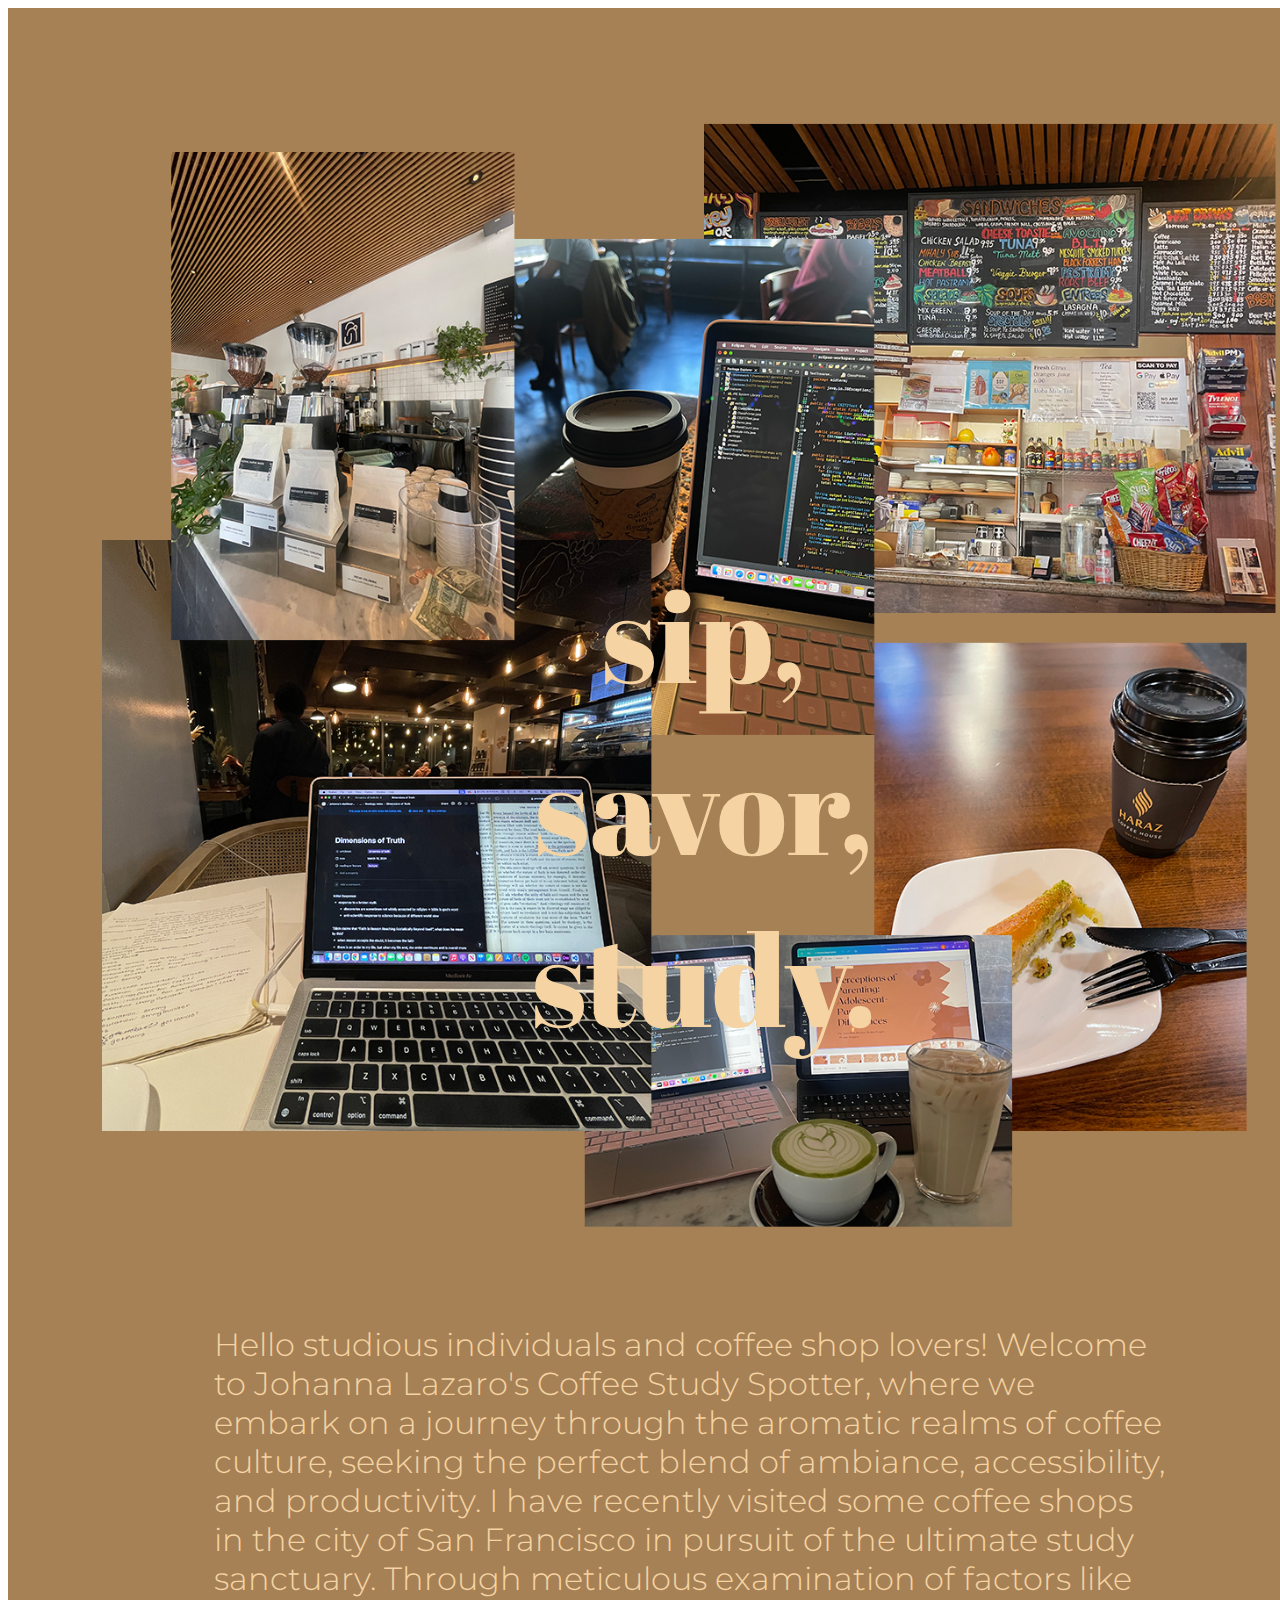
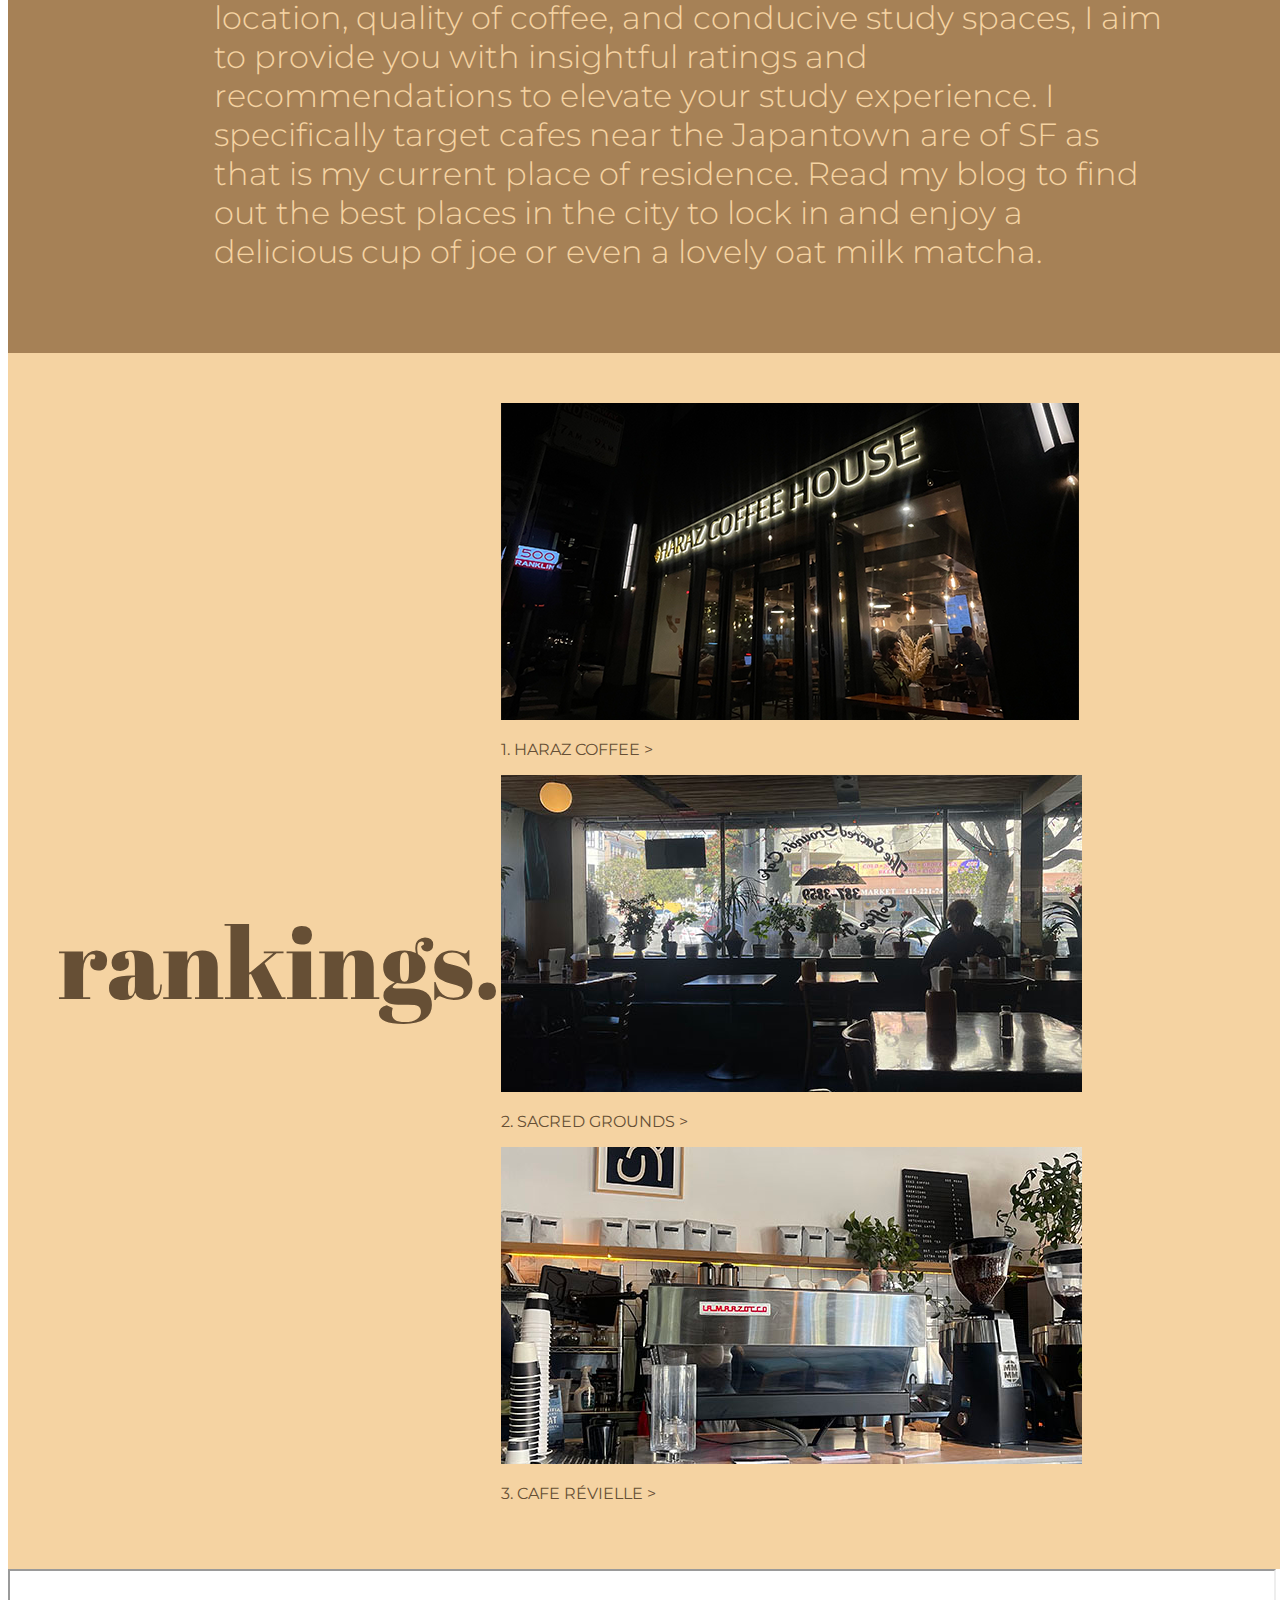
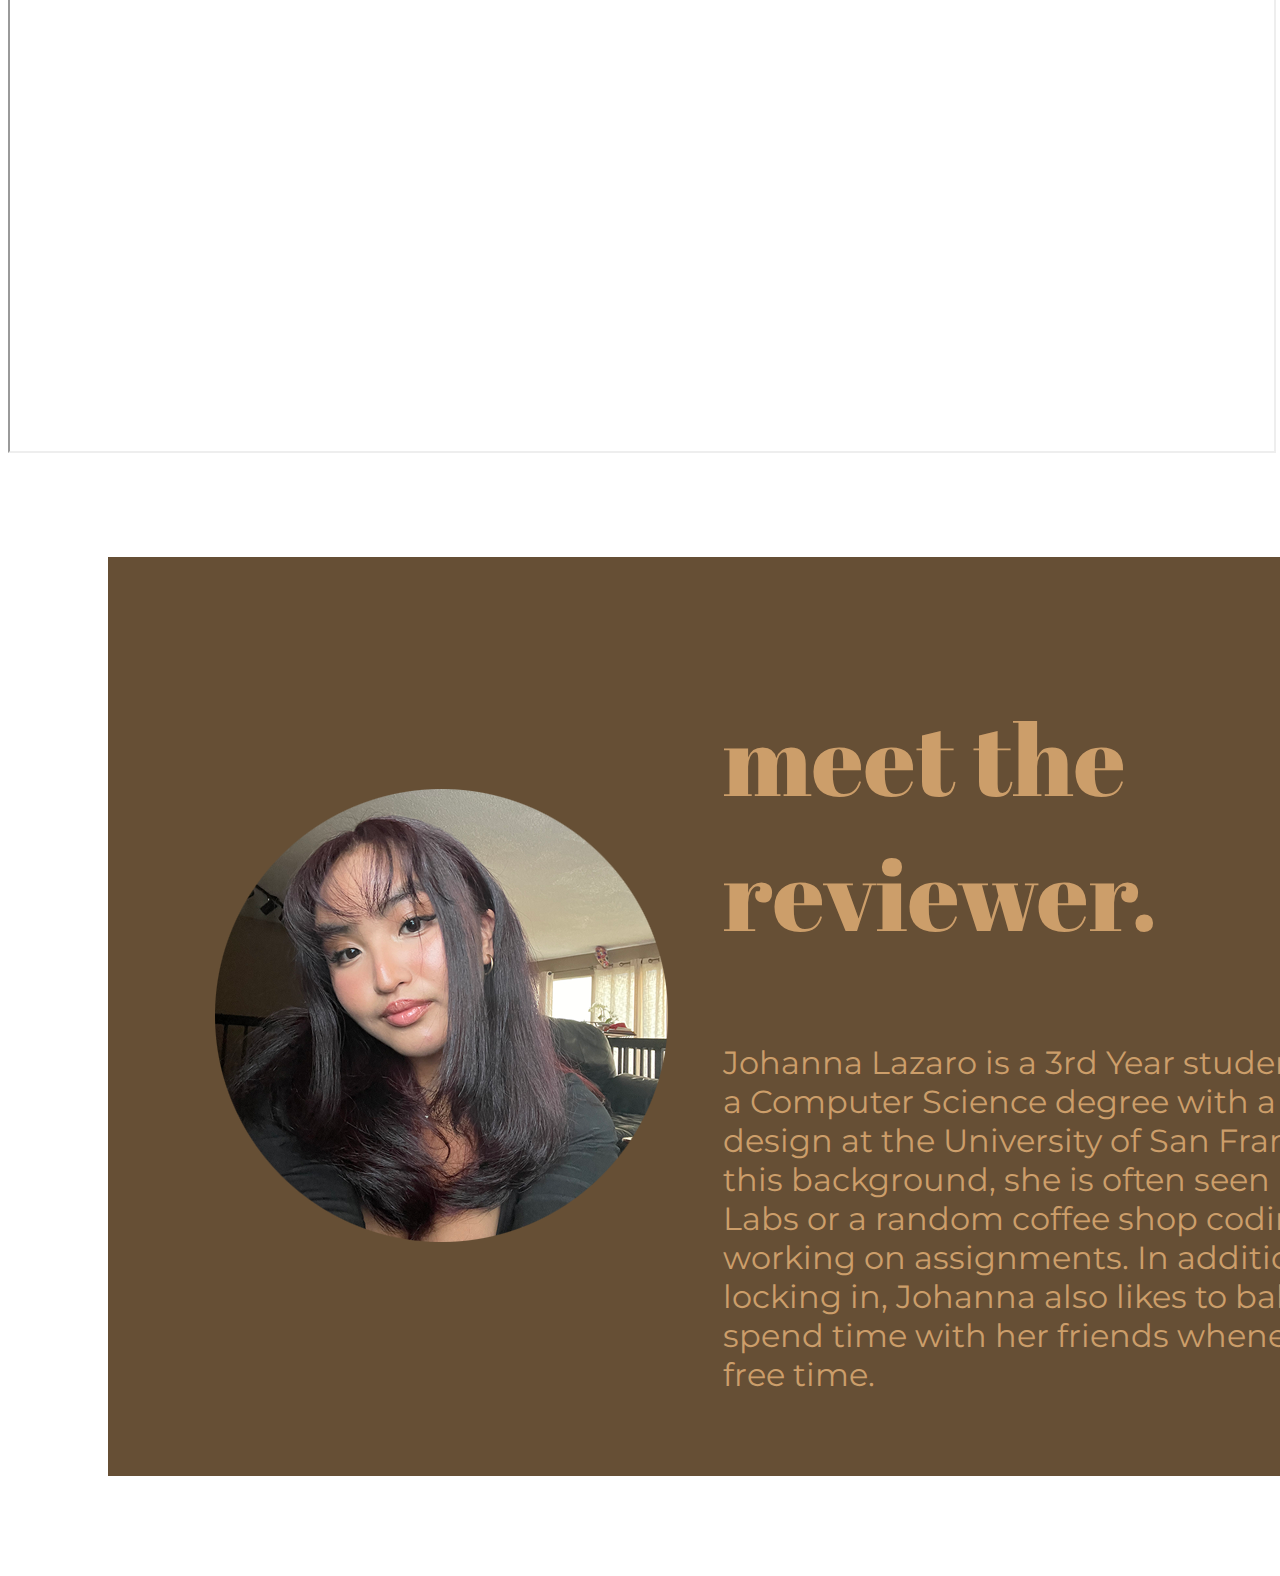
==== index.html @ 755ed854 "initial commit" ====
<!doctype html>

<html lang="en">

<head>
    <meta charset="UTF-8">
    <title>Johanna's Cafe Study Spots</title>
    <link rel="preconnect" href="https://fonts.googleapis.com">
    <link rel="preconnect" href="https://fonts.gstatic.com" crossorigin>
    <link href="https://fonts.googleapis.com/css2?family=Abril+Fatface&display=swap" rel="stylesheet">
    <link href="https://fonts.googleapis.com/css2?family=Abril+Fatface&family=Montserrat:ital,wght@0,100..900;1,100..900&display=swap" rel="stylesheet">
    <link href="css/index.css" rel="stylesheet" type="text/css">
</head>

<body>
    <div class="main">
        <img src="img/cover.png" alt="collection of pictures at the cafes">
        <h1>sip, <br/> savor, <br/> study.</h1>
        <p>Hello studious individuals and coffee shop lovers! Welcome to Johanna Lazaro's Coffee Study Spotter, where we embark on a journey through the aromatic realms of coffee culture, seeking the perfect blend of ambiance, accessibility, and productivity. I have recently visited some coffee shops in the city of San Francisco in pursuit of the ultimate study sanctuary. Through meticulous examination of factors like location, quality of coffee, and conducive study spaces, I aim to provide you with insightful ratings and recommendations to elevate your study experience. I specifically target cafes near the Japantown are of SF as that is my current place of residence. Read my blog to find out the best places in the city to lock in and enjoy a delicious cup of joe or even a lovely oat milk matcha.</p>
    </div>

    <div class="rankings">
        <h2>rankings.</h2>
        <nav>
            <img src="blog_1/img/outside2.png" alt="outside of Haraz Coffee" id="img1">
            <a href="blog_1/blog_1.html">
                <p>1. HARAZ COFFEE ></p>
            </a>
            <img src="blog_2/img/tables2.jpg" alt="tables at Sacred Grounds" id="img2">
            <a href="blog_2/blog_2.html">
                <p>2. SACRED GROUNDS ></p>
            </a>
            <img src="blog_3/img/coffeebar2.jpg" alt="coffee bar at cafe révielle" id="img3">
            <a href="blog_3/blog_3.html">
                <p>3. CAFE RÉVIELLE ></p>
            </a>
        </nav>
    </div>

    <div class="map">
        <iframe src="https://www.google.com/maps/d/embed?mid=1ivvmMQaEV7ztrLGMrOZhunuzgcVp0sM&ehbc=2E312F&noprof=1" width="640" height="480"></iframe>
    </div>

    <div class="aboutMe">
        <img src="img/johannaIcon.png" alt="Johanna Lazaro, the reviewer">
        <div id="description"> 
            <h2>meet the reviewer.</h2>
            <p>Johanna Lazaro is a 3rd Year student pursuing a Computer Science degree with a minor in design at the University of San Francisco. With this background, she is often seen in the CS Labs or a random coffee shop coding and working on assignments. In addition to locking in, Johanna also likes to bake and spend time with her friends whenever she has free time.</p>
        </div>
    </div>
</body>                
</html>
---- css/index.css ----
.main img {
    width: 100%;
}

h1 {
    font-family: "Abril Fatface", serif;
    font-weight: 400;
    font-style: normal;
    color: #F5D3A2;
    font-size: 128px;
    position: absolute;
    top: 80%;
    left: 55%;
    text-align: center;
    transform: translate(-50%, -50%);

}

.main {
    background-color: #A68156;
    margin: 0px;
    padding: 50px;
    width: 100%;
}

.main p {
    color: #F5D3A2;
    font-family: "Montserrat", sans-serif;
    font-optical-sizing: auto;
    font-weight: 300;
    font-style: normal;
    font-size: 32px;

    padding-left: 156px;
    padding-right: 156px;
}

.rankings {
    background-color: #F5D3A2;
    padding: 50px;
    width: 100%;

    display: flex;
    justify-content: flex-start; /* Align items at the start of the container */
    align-items: center;
}

#img1 {
    margin-left: auto;
}

.rankings h2 {
    font-family: "Abril Fatface", serif;
    font-weight: 400;
    font-style: normal;
    color: #664F35;
    font-size: 100px;
}

.rankings a {
    color: #664F35;
    font-family: "Montserrat", sans-serif;
    font-optical-sizing: auto;
    font-weight: 400;
    font-style: normal;
    text-decoration: none;
}

.rankings a:hover {
    text-decoration: underline;
}

.map iframe {
    width: 100%;
}

.aboutMe {
    background-color: #664F35;
    padding: 50px;
    width: 100%;

    margin: 100px;
    padding: 50px 100px 50px;
    display: flex;
    flex-direction: row;
    justify-content: space-evenly;
    position: relative;
    flex-wrap: nowrap;
    align-items: center;
    overflow-wrap: break-word;
    gap: 50px;
}

.aboutMe h2 {
    font-family: "Abril Fatface", serif;
    font-weight: 400;
    font-style: normal;
    color: #CC9E6A;
    font-size: 100px;
}

.aboutMe p {
    color: #CC9E6A;
    font-family: "Montserrat", sans-serif;
    font-optical-sizing: auto;
    font-weight: 400;
    font-style: normal;
    font-size: 32px;
}
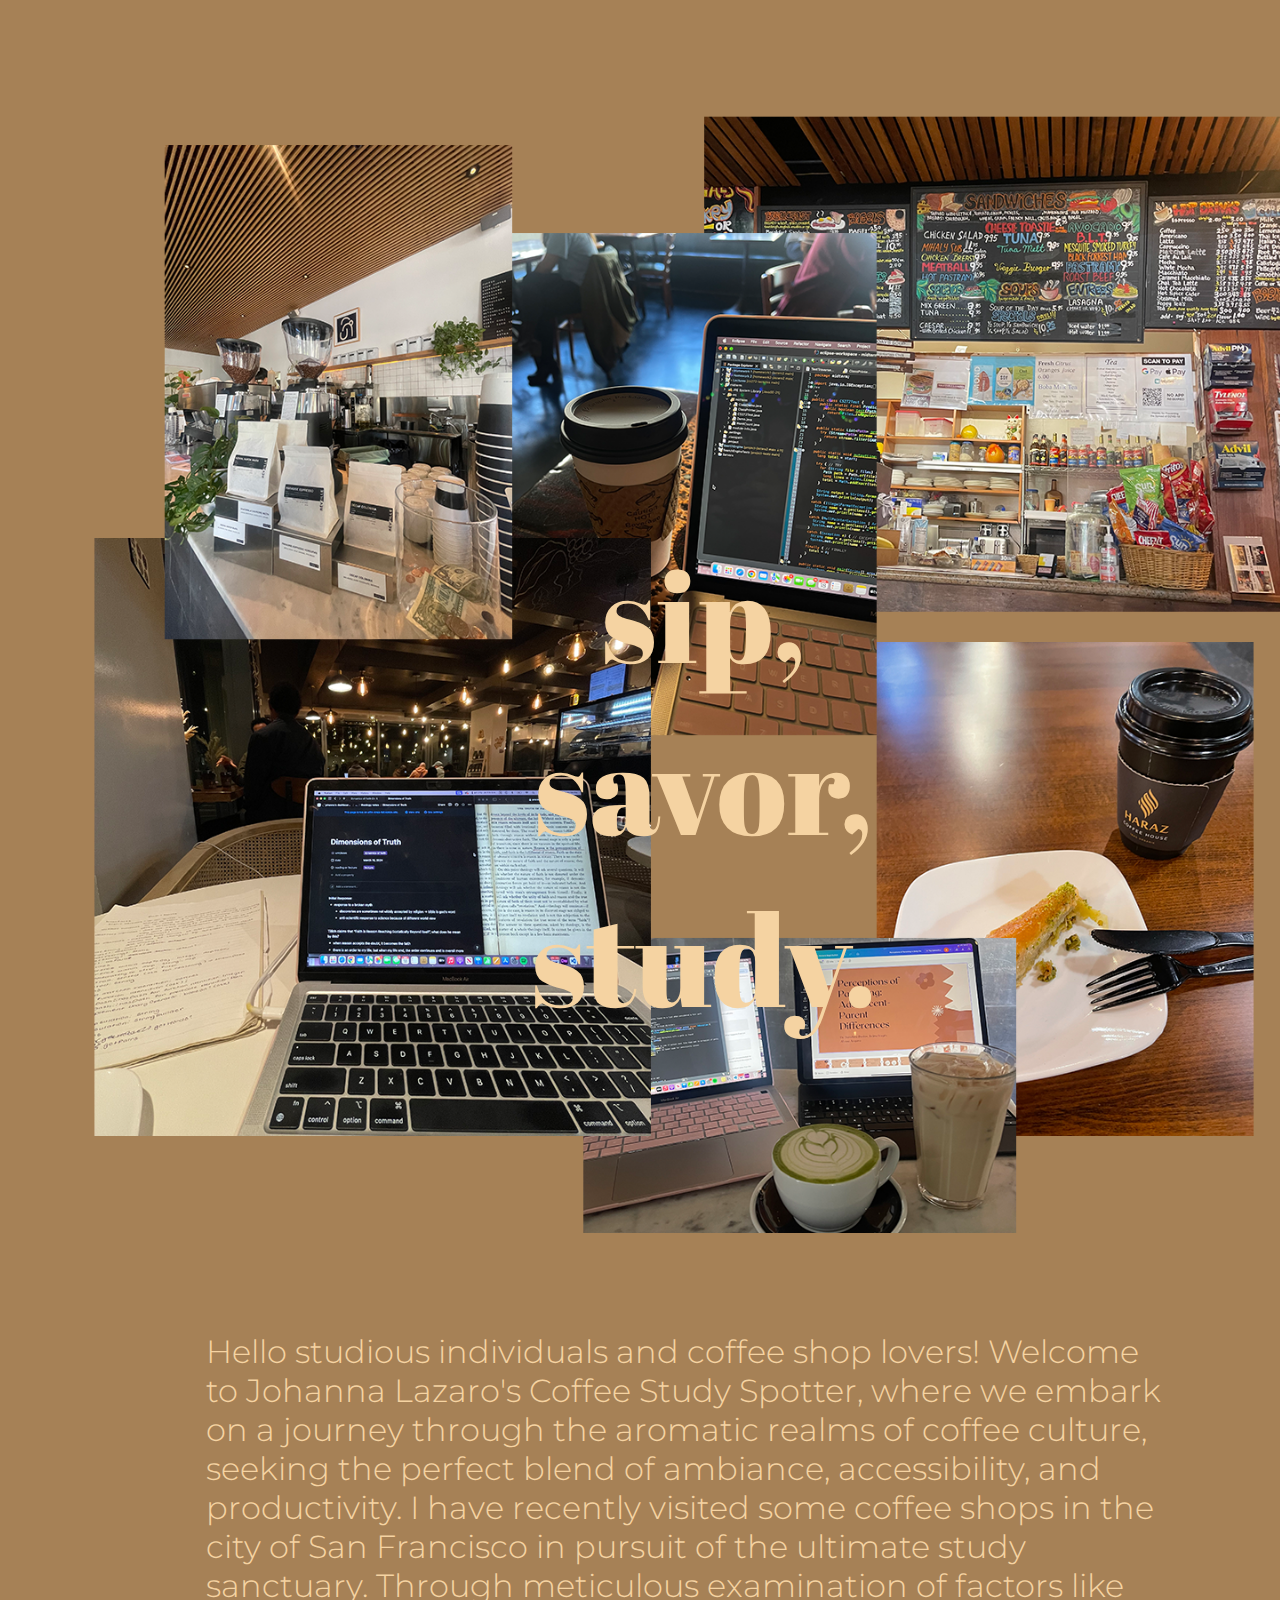
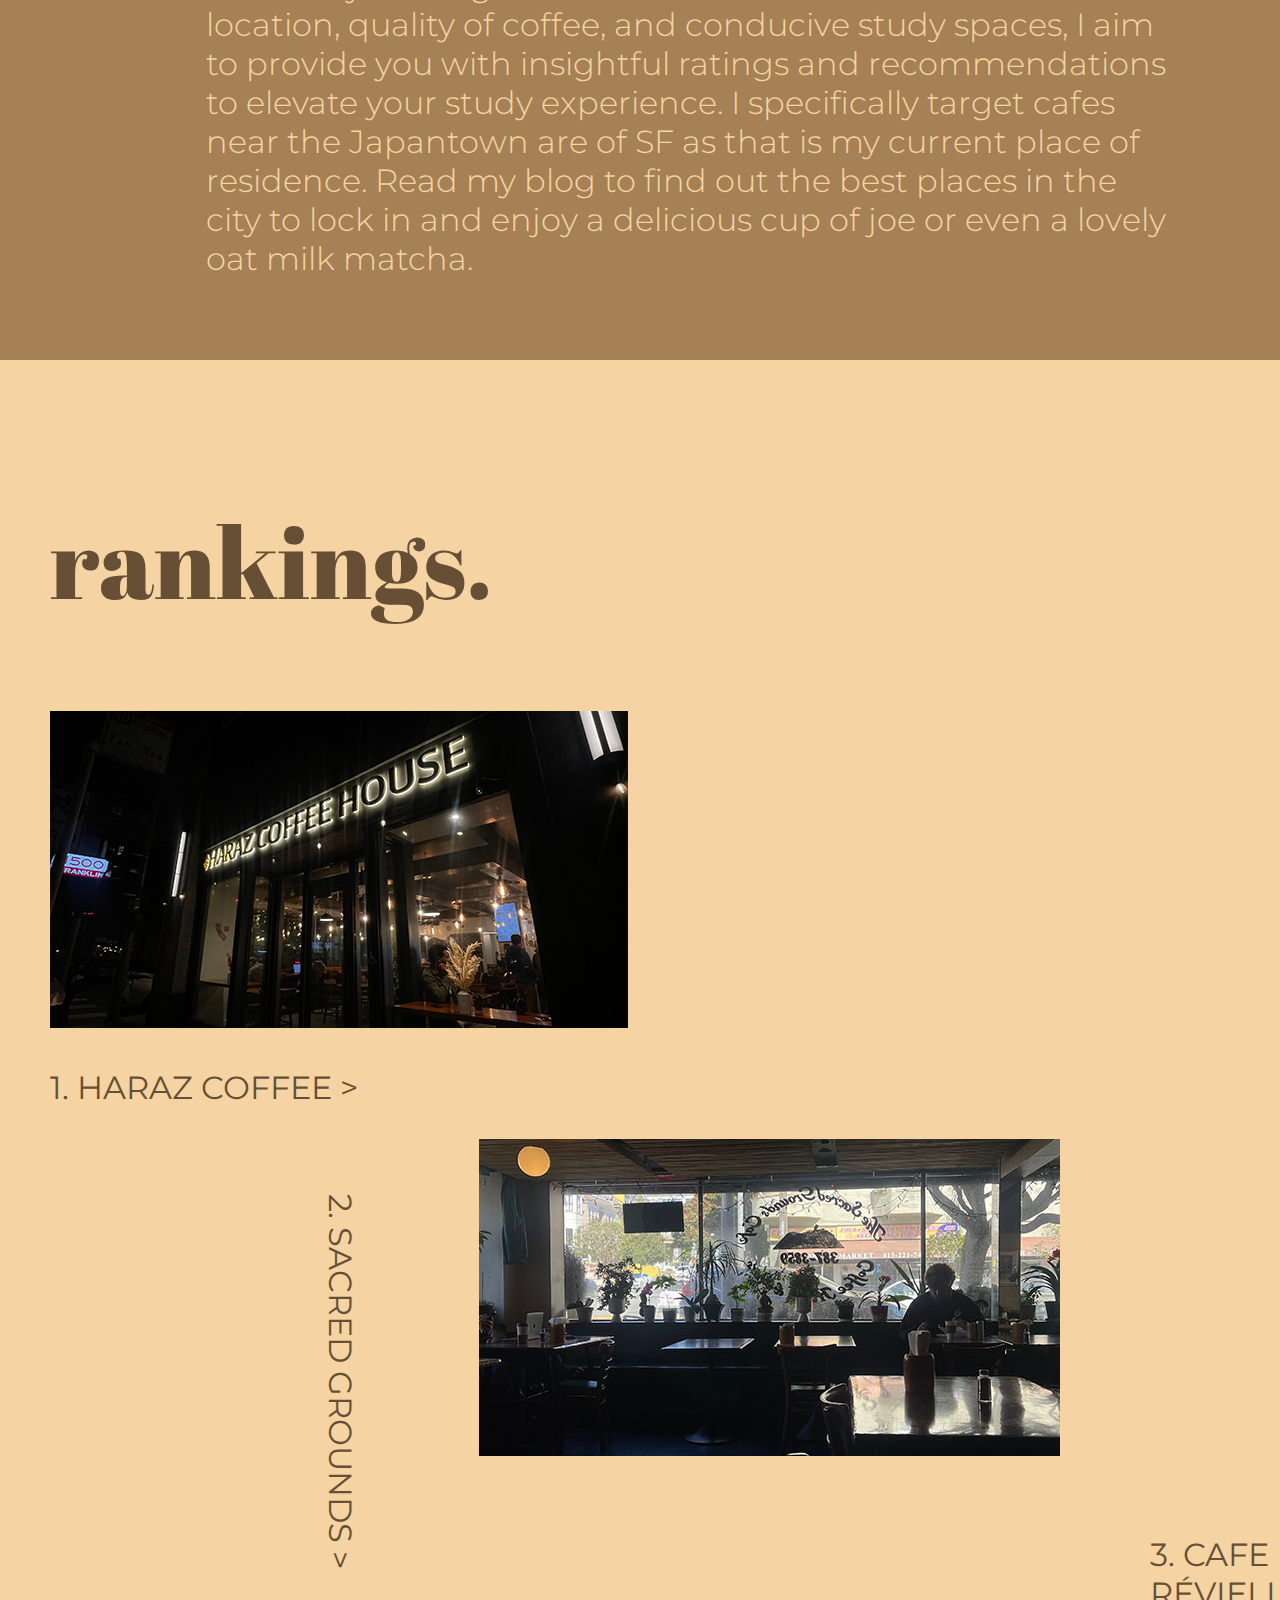
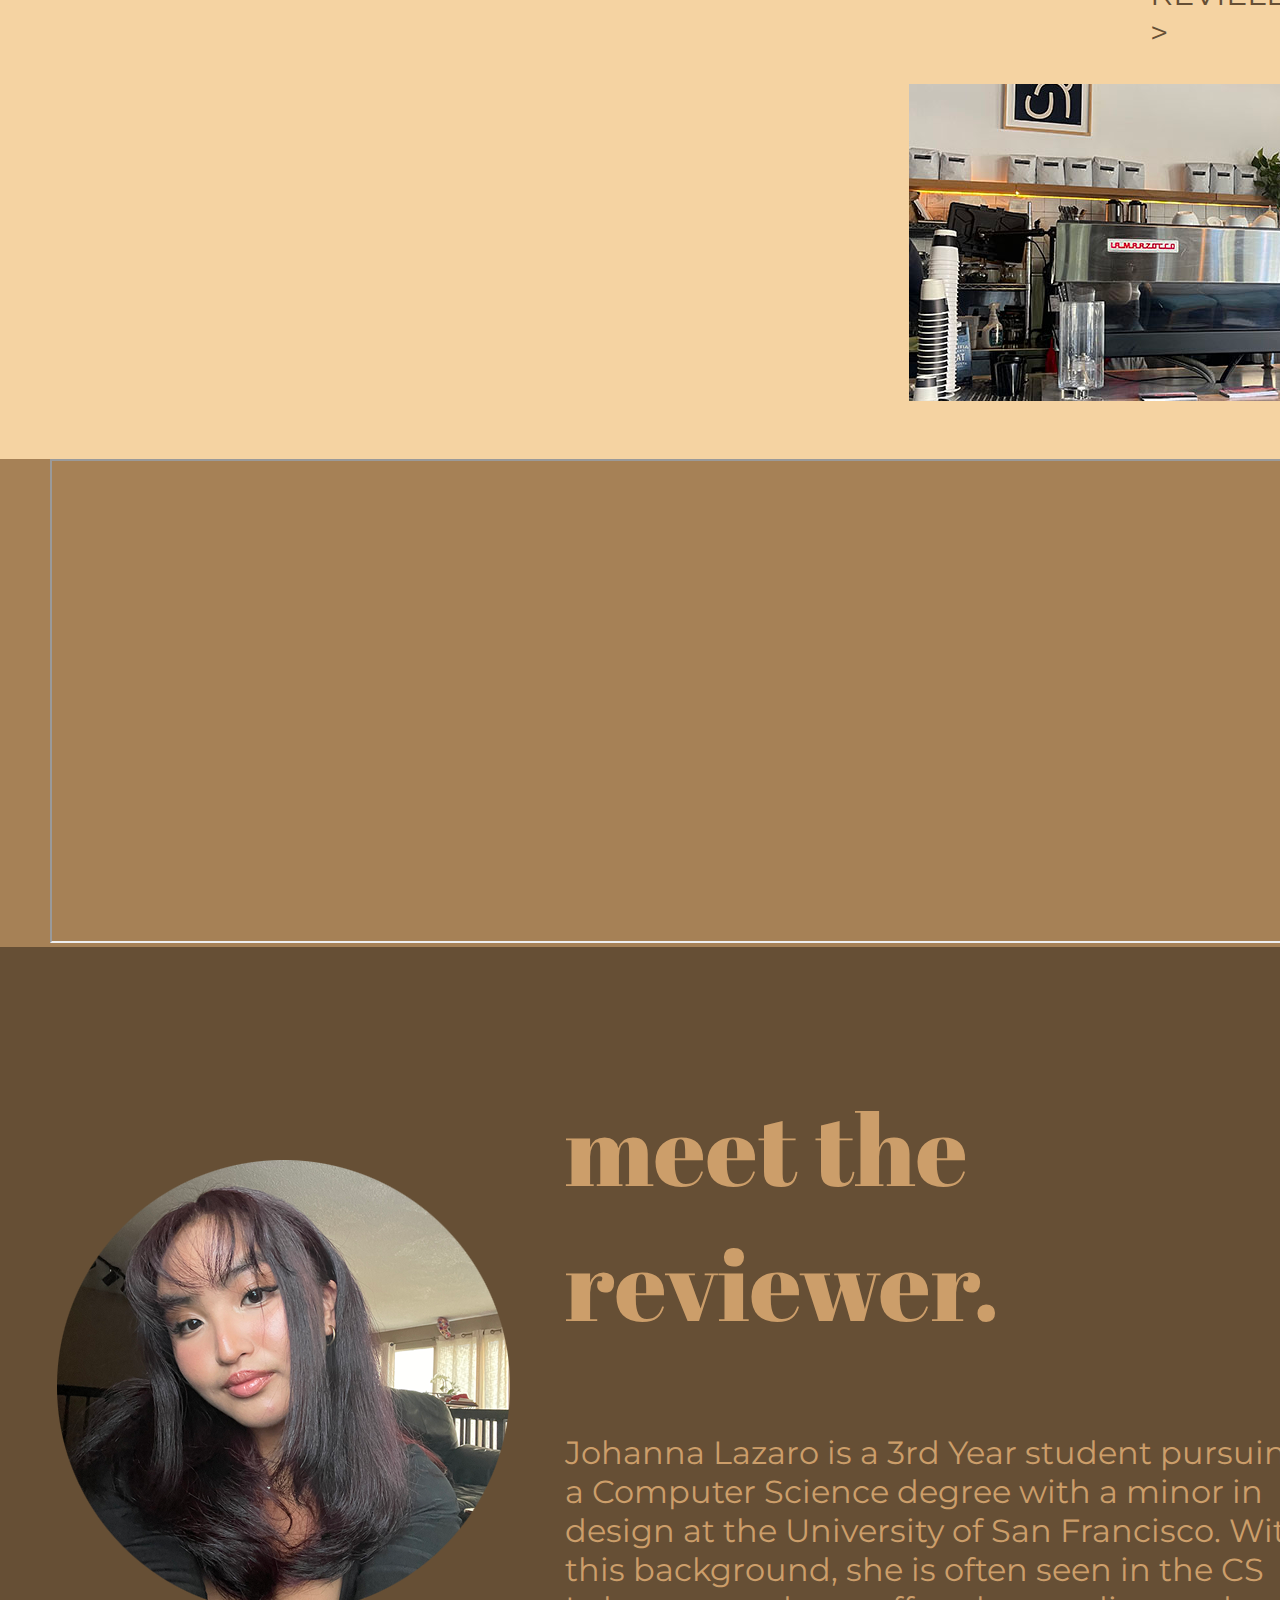
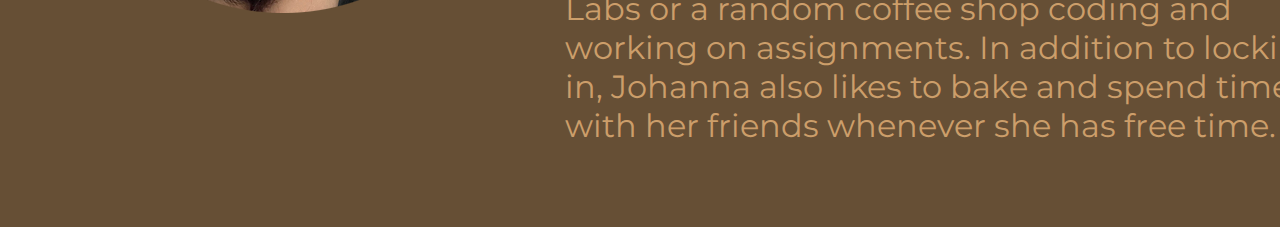
==== commit 4001cdd4: "homepage mostly completed" ====
--- a/index.html
+++ b/index.html
@@ -28,12 +28,12 @@
             </a>
             <img src="blog_2/img/tables2.jpg" alt="tables at Sacred Grounds" id="img2">
             <a href="blog_2/blog_2.html">
-                <p>2. SACRED GROUNDS ></p>
+                <p id="sacred_grounds">2. SACRED GROUNDS ></p>
+            </a>
+            <a href="blog_3/blog_3.html">
+                <p id="cafe_revielle">3. CAFE RÉVIELLE ></p>
             </a>
             <img src="blog_3/img/coffeebar2.jpg" alt="coffee bar at cafe révielle" id="img3">
-            <a href="blog_3/blog_3.html">
-                <p>3. CAFE RÉVIELLE ></p>
-            </a>
         </nav>
     </div>
 
--- a/css/index.css
+++ b/css/index.css
@@ -1,3 +1,8 @@
+body {
+    margin: 0px;
+    width: 100%;
+}
+
 .main img {
     width: 100%;
 }
@@ -9,7 +14,7 @@
     color: #F5D3A2;
     font-size: 128px;
     position: absolute;
-    top: 80%;
+    top: 700px;
     left: 55%;
     text-align: center;
     transform: translate(-50%, -50%);
@@ -39,14 +44,29 @@
     background-color: #F5D3A2;
     padding: 50px;
     width: 100%;
-
-    display: flex;
-    justify-content: flex-start; /* Align items at the start of the container */
-    align-items: center;
 }
 
 #img1 {
-    margin-left: auto;
+    margin-left: 0px;
+}
+
+#img2 {
+    margin-left: 429px;
+}
+
+#img3 {
+    margin-left: 859px;
+}
+
+#sacred_grounds {
+    transform: rotate(90deg);
+    margin-left: -700px;
+    margin-top: 700px;
+}
+
+#cafe_revielle {
+    margin-top: -700px;
+    margin-left: 1100px;
 }
 
 .rankings h2 {
@@ -64,10 +84,19 @@
     font-weight: 400;
     font-style: normal;
     text-decoration: none;
+    font-size: 32px;;
 }
 
 .rankings a:hover {
     text-decoration: underline;
+}
+
+.map {
+    background-color: #A68156;
+    margin: 0px;
+    padding-left: 50px;
+    padding-right: 50px;
+    width: 100%;
 }
 
 .map iframe {
@@ -76,18 +105,14 @@
 
 .aboutMe {
     background-color: #664F35;
+    width: 100%;
     padding: 50px;
-    width: 100%;
 
-    margin: 100px;
-    padding: 50px 100px 50px;
     display: flex;
     flex-direction: row;
     justify-content: space-evenly;
-    position: relative;
     flex-wrap: nowrap;
     align-items: center;
-    overflow-wrap: break-word;
     gap: 50px;
 }
 
@@ -106,4 +131,5 @@
     font-weight: 400;
     font-style: normal;
     font-size: 32px;
+    
 }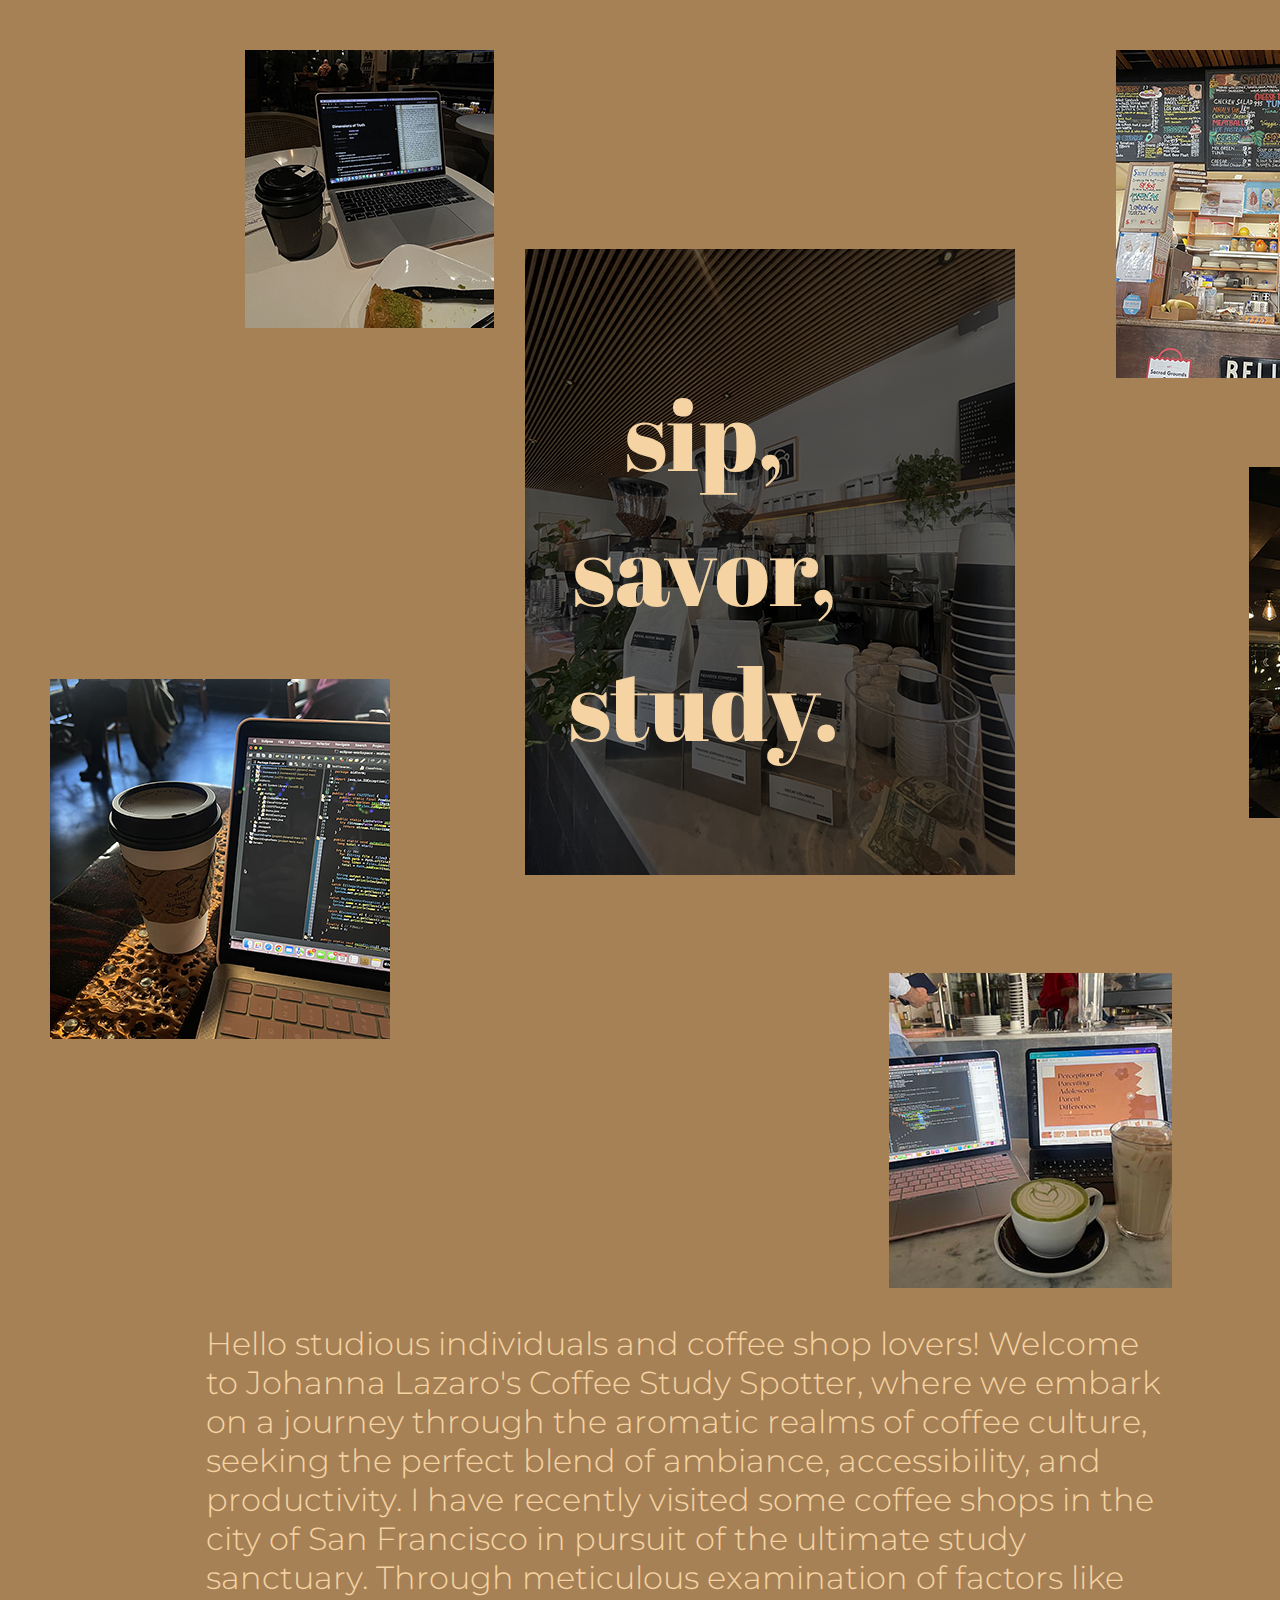
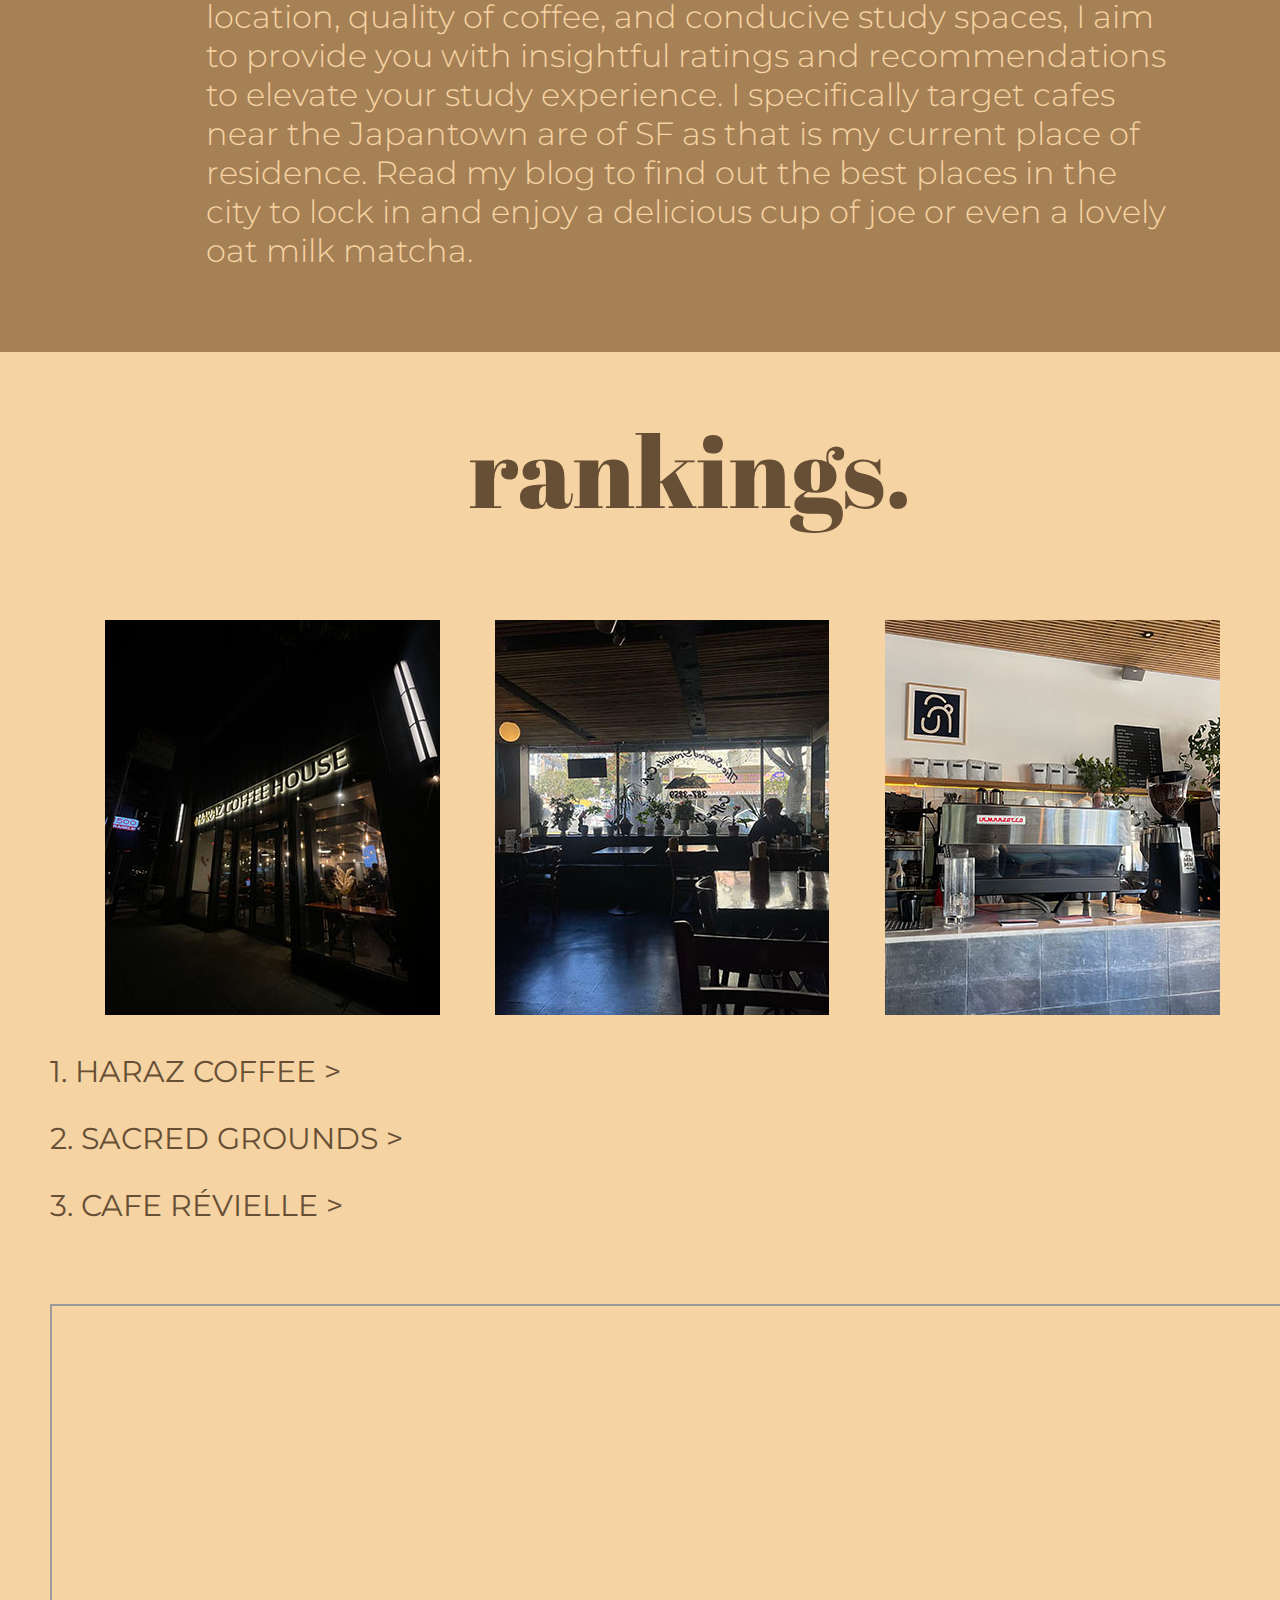
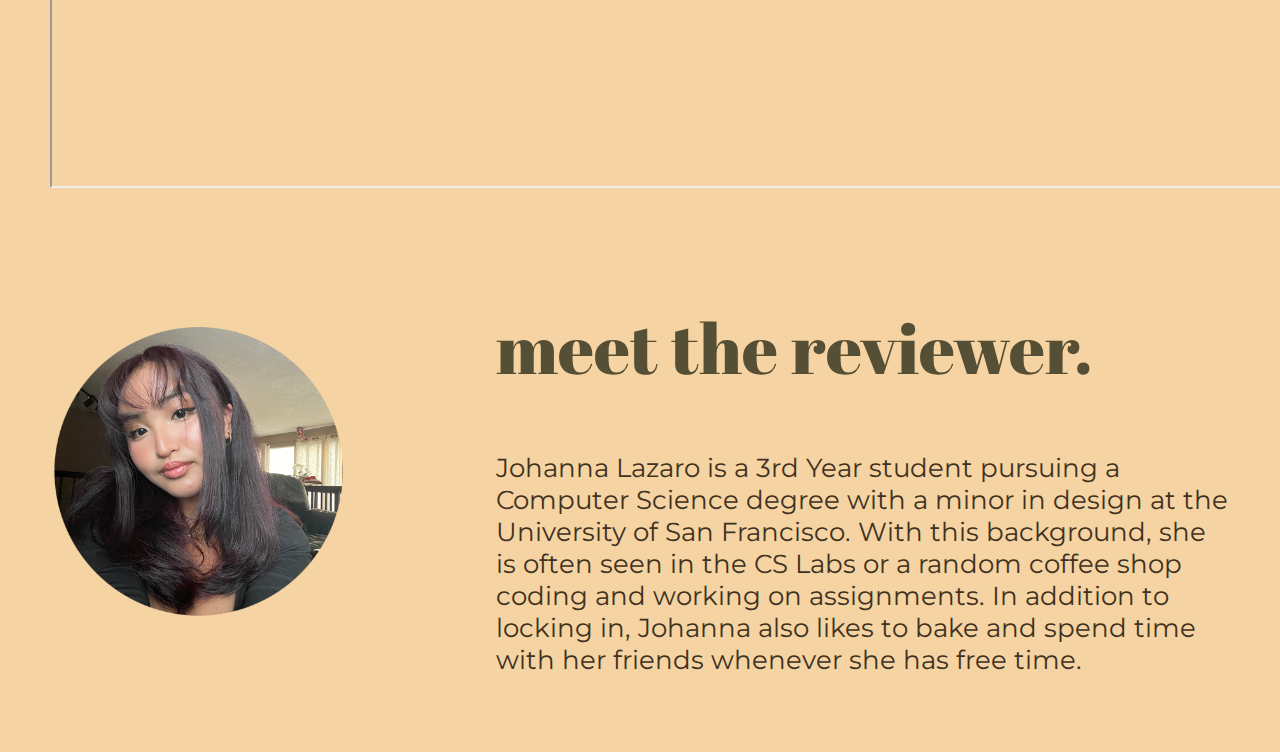
==== commit eedb60eb: "final" ====
--- a/index.html
+++ b/index.html
@@ -14,7 +14,8 @@
 
 <body>
     <div class="main">
-        <img src="img/cover.png" alt="collection of pictures at the cafes">
+        <img src="img/cover2.png" alt="collection of pictures at the cafes">
+        <img src="blog_3/img/computers2.jpg" alt="study area at cafe révielle" id="computers">
         <h1>sip, <br/> savor, <br/> study.</h1>
         <p>Hello studious individuals and coffee shop lovers! Welcome to Johanna Lazaro's Coffee Study Spotter, where we embark on a journey through the aromatic realms of coffee culture, seeking the perfect blend of ambiance, accessibility, and productivity. I have recently visited some coffee shops in the city of San Francisco in pursuit of the ultimate study sanctuary. Through meticulous examination of factors like location, quality of coffee, and conducive study spaces, I aim to provide you with insightful ratings and recommendations to elevate your study experience. I specifically target cafes near the Japantown are of SF as that is my current place of residence. Read my blog to find out the best places in the city to lock in and enjoy a delicious cup of joe or even a lovely oat milk matcha.</p>
     </div>
@@ -22,19 +23,28 @@
     <div class="rankings">
         <h2>rankings.</h2>
         <nav>
-            <img src="blog_1/img/outside2.png" alt="outside of Haraz Coffee" id="img1">
+            <a href="blog_1/blog_1.html">
+                <img src="blog_1/img/outside2.jpg" alt="outside of Haraz Coffee" id="img1">
+            </a>
+            <a href="blog_2/blog_2.html">
+                <img src="blog_2/img/tables2.jpg" alt="tables at Sacred Grounds" id="img2">
+            </a>
+            <a href="blog_3/blog_3.html">
+                <img src="blog_3/img/coffeebar2.jpg" alt="coffee bar at cafe révielle" id="img3">
+            </a>
+            <br />
+        </nav>
+        <div id="links">
             <a href="blog_1/blog_1.html">
                 <p>1. HARAZ COFFEE ></p>
             </a>
-            <img src="blog_2/img/tables2.jpg" alt="tables at Sacred Grounds" id="img2">
             <a href="blog_2/blog_2.html">
-                <p id="sacred_grounds">2. SACRED GROUNDS ></p>
+                <p>2. SACRED GROUNDS ></p>
             </a>
             <a href="blog_3/blog_3.html">
-                <p id="cafe_revielle">3. CAFE RÉVIELLE ></p>
+                <p>3. CAFE RÉVIELLE ></p>
             </a>
-            <img src="blog_3/img/coffeebar2.jpg" alt="coffee bar at cafe révielle" id="img3">
-        </nav>
+        </div>
     </div>
 
     <div class="map">
--- a/css/index.css
+++ b/css/index.css
@@ -1,10 +1,12 @@
 body {
     margin: 0px;
     width: 100%;
+    overflow-x: hidden;
 }
 
-.main img {
-    width: 100%;
+.main #computers {
+    margin-left: 839px;
+    margin-top: -105px;
 }
 
 h1 {
@@ -12,9 +14,9 @@
     font-weight: 400;
     font-style: normal;
     color: #F5D3A2;
-    font-size: 128px;
+    font-size: 100px;
     position: absolute;
-    top: 700px;
+    top: 500px;
     left: 55%;
     text-align: center;
     transform: translate(-50%, -50%);
@@ -46,27 +48,23 @@
     width: 100%;
 }
 
-#img1 {
-    margin-left: 0px;
+nav {
+    display: flex;
+    flex-direction: row;
+    justify-content: space-evenly;
+    align-items: center;
+    flex-wrap: wrap;
 }
 
-#img2 {
-    margin-left: 429px;
+nav img:hover {
+    box-shadow: 10px 10px #A68156 
 }
 
-#img3 {
-    margin-left: 859px;
-}
-
-#sacred_grounds {
-    transform: rotate(90deg);
-    margin-left: -700px;
-    margin-top: 700px;
-}
-
-#cafe_revielle {
-    margin-top: -700px;
-    margin-left: 1100px;
+#links {
+    display: inline;
+    flex-direction: row;
+    align-items: center;
+    flex-wrap: wrap;
 }
 
 .rankings h2 {
@@ -75,6 +73,8 @@
     font-style: normal;
     color: #664F35;
     font-size: 100px;
+    text-align: center;
+    margin-top: 0px;
 }
 
 .rankings a {
@@ -84,7 +84,7 @@
     font-weight: 400;
     font-style: normal;
     text-decoration: none;
-    font-size: 32px;;
+    font-size: 30px;;
 }
 
 .rankings a:hover {
@@ -92,7 +92,7 @@
 }
 
 .map {
-    background-color: #A68156;
+    background-color: #F5D3A2;
     margin: 0px;
     padding-left: 50px;
     padding-right: 50px;
@@ -104,7 +104,7 @@
 }
 
 .aboutMe {
-    background-color: #664F35;
+    background-color: #F5D3A2;
     width: 100%;
     padding: 50px;
 
@@ -114,22 +114,33 @@
     flex-wrap: nowrap;
     align-items: center;
     gap: 50px;
+
+    margin-bottom: 0px;
+}
+
+.aboutMe img {
+    height: 300px;
+    width: 300px
 }
 
 .aboutMe h2 {
     font-family: "Abril Fatface", serif;
     font-weight: 400;
     font-style: normal;
-    color: #CC9E6A;
-    font-size: 100px;
+    color: #554F35;
+    font-size: 70px;
 }
 
 .aboutMe p {
-    color: #CC9E6A;
+    color: #403121;
     font-family: "Montserrat", sans-serif;
     font-optical-sizing: auto;
     font-weight: 400;
     font-style: normal;
-    font-size: 32px;
-    
+    font-size: 26px;
+}
+
+#description {
+    padding-left: 100px;
+    padding-right: 100px;
 }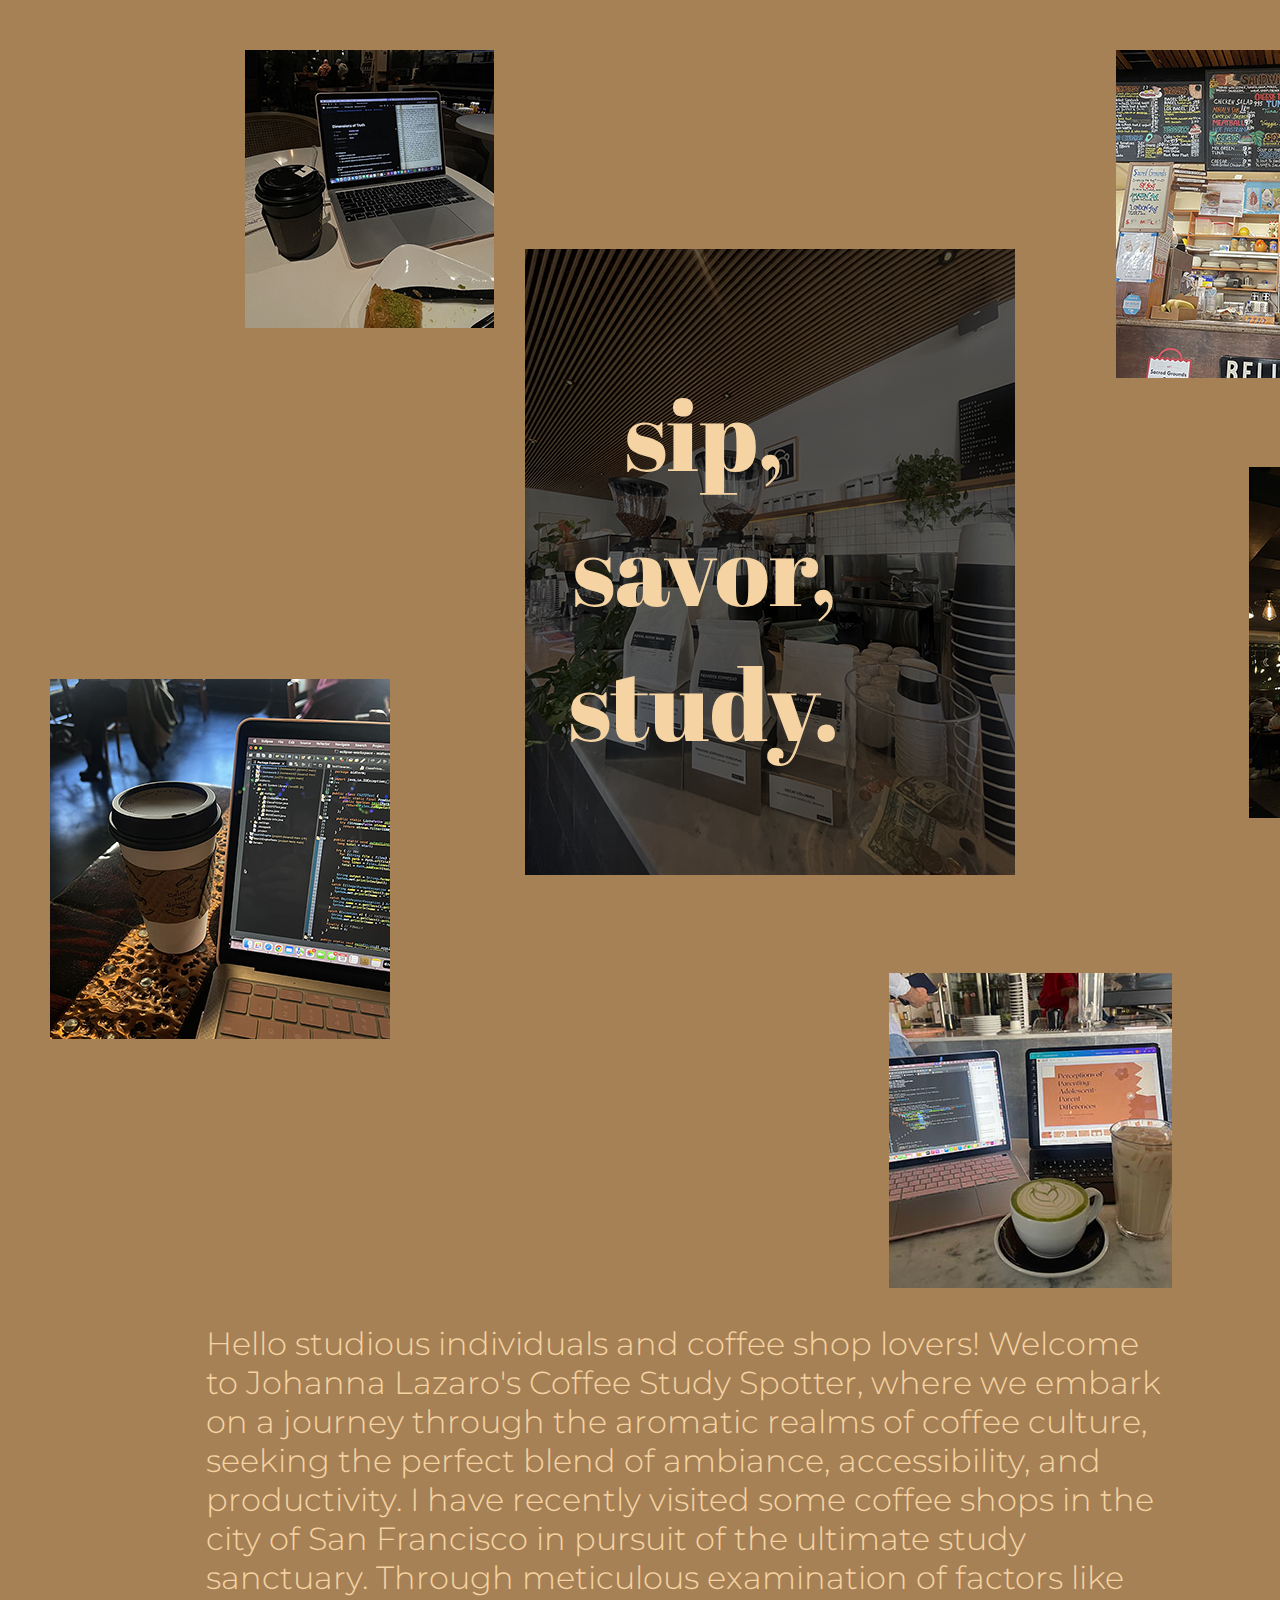
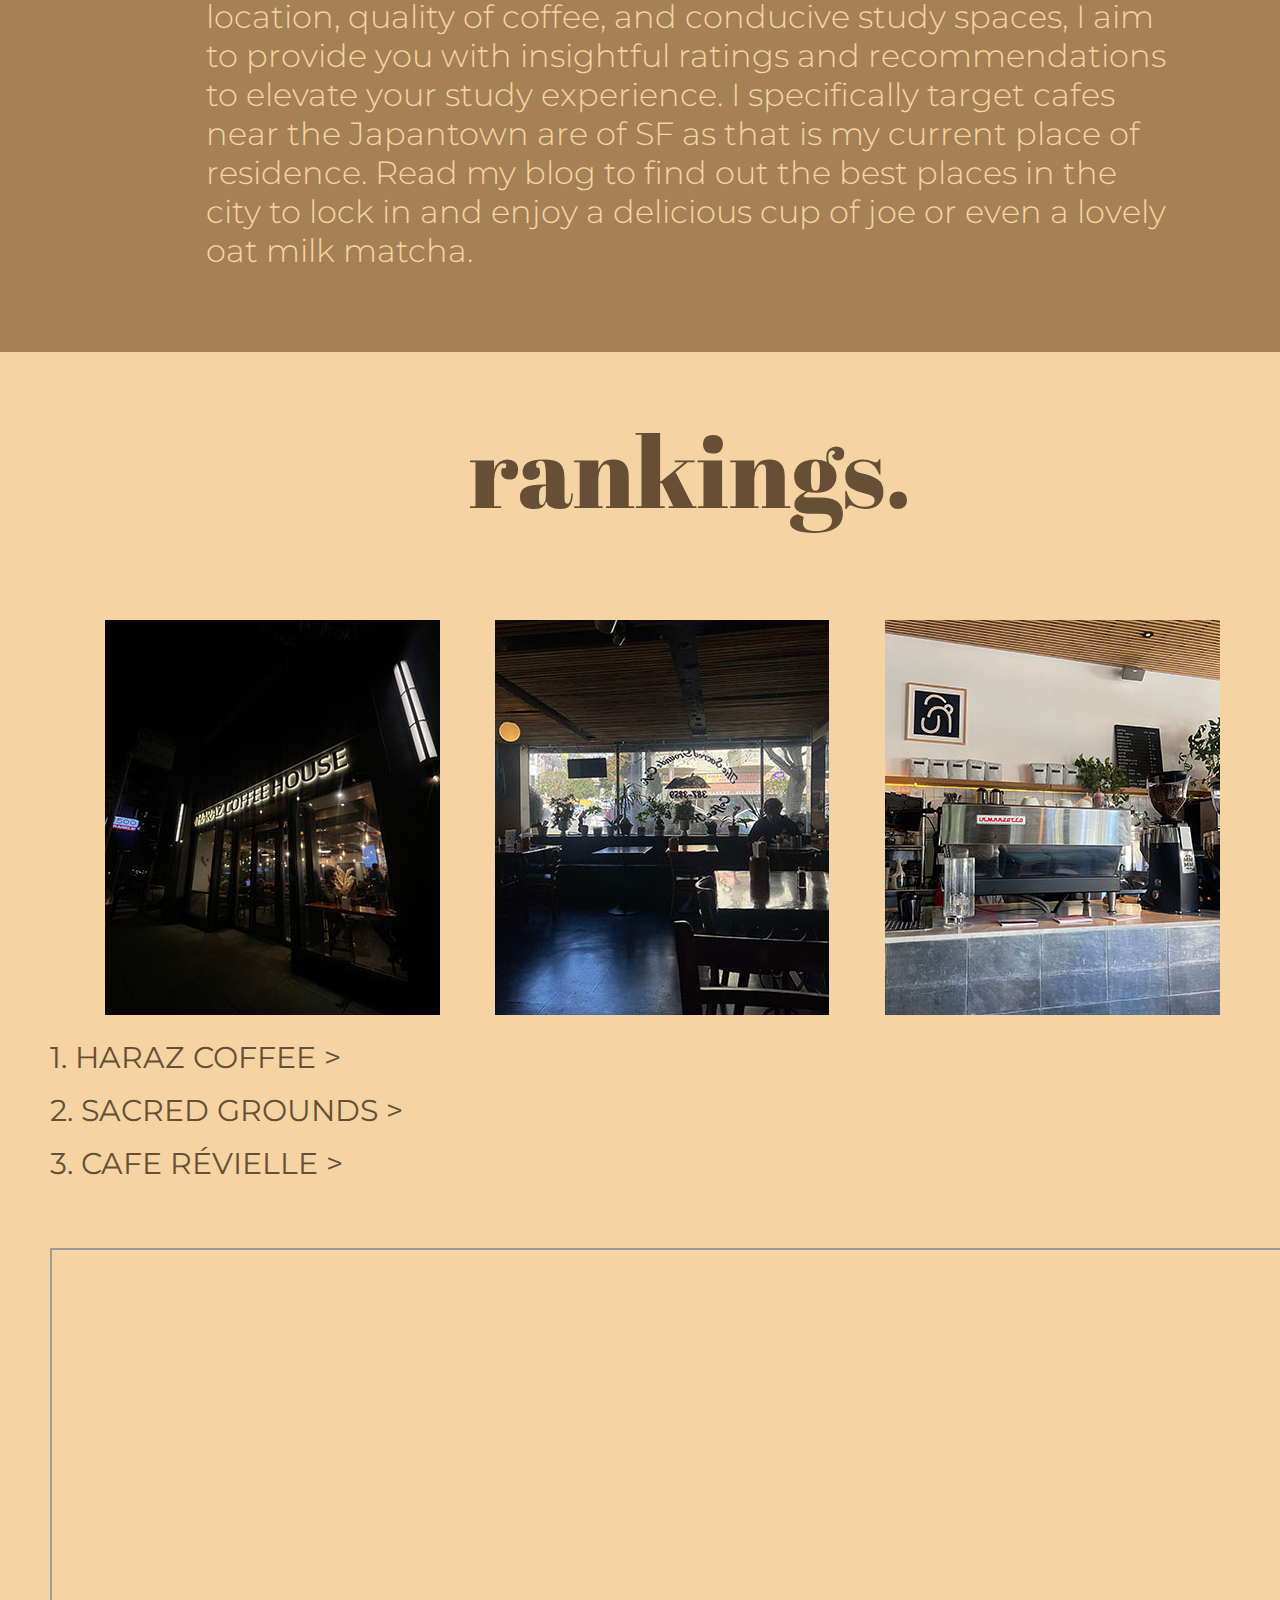
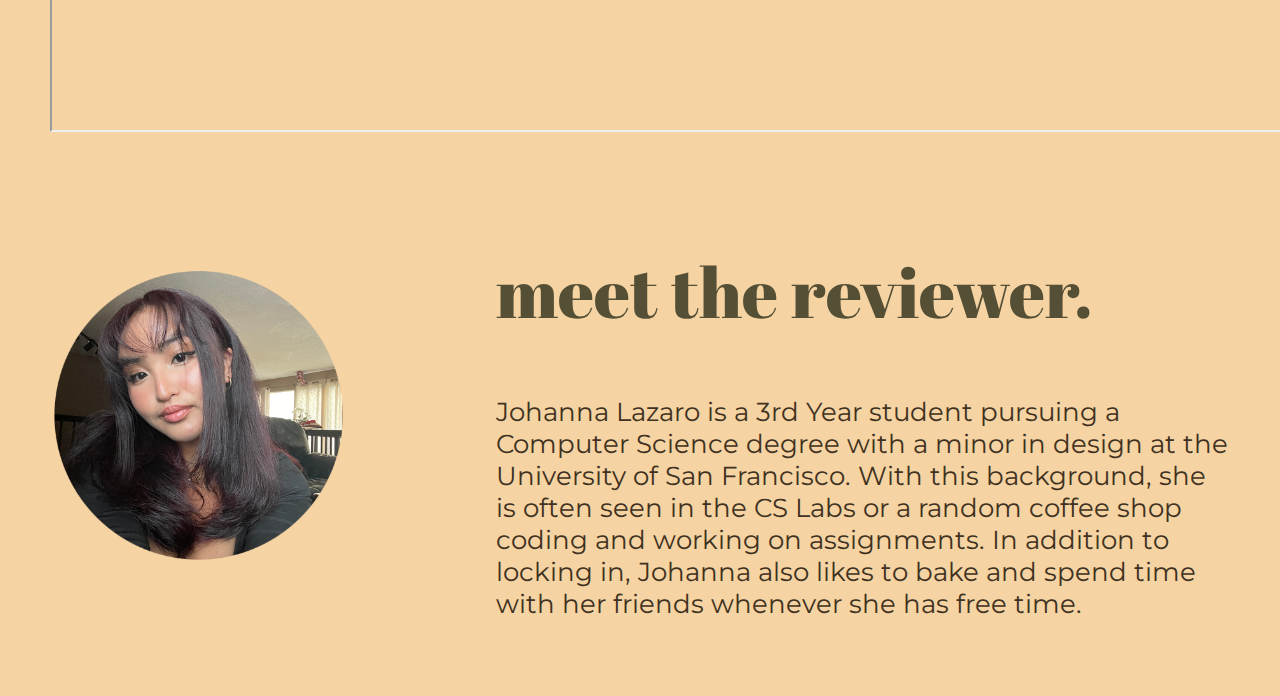
==== commit a0b5b4ca: "final" ====
--- a/index.html
+++ b/index.html
@@ -35,15 +35,9 @@
             <br />
         </nav>
         <div id="links">
-            <a href="blog_1/blog_1.html">
-                <p>1. HARAZ COFFEE ></p>
-            </a>
-            <a href="blog_2/blog_2.html">
-                <p>2. SACRED GROUNDS ></p>
-            </a>
-            <a href="blog_3/blog_3.html">
-                <p>3. CAFE RÉVIELLE ></p>
-            </a>
+            <p><a href="blog_1/blog_1.html">1. HARAZ COFFEE ></a></p>
+            <p><a href="blog_2/blog_2.html">2. SACRED GROUNDS ></a></p>
+            <p><a href="blog_3/blog_3.html">3. CAFE RÉVIELLE ></a></p>
         </div>
     </div>
 
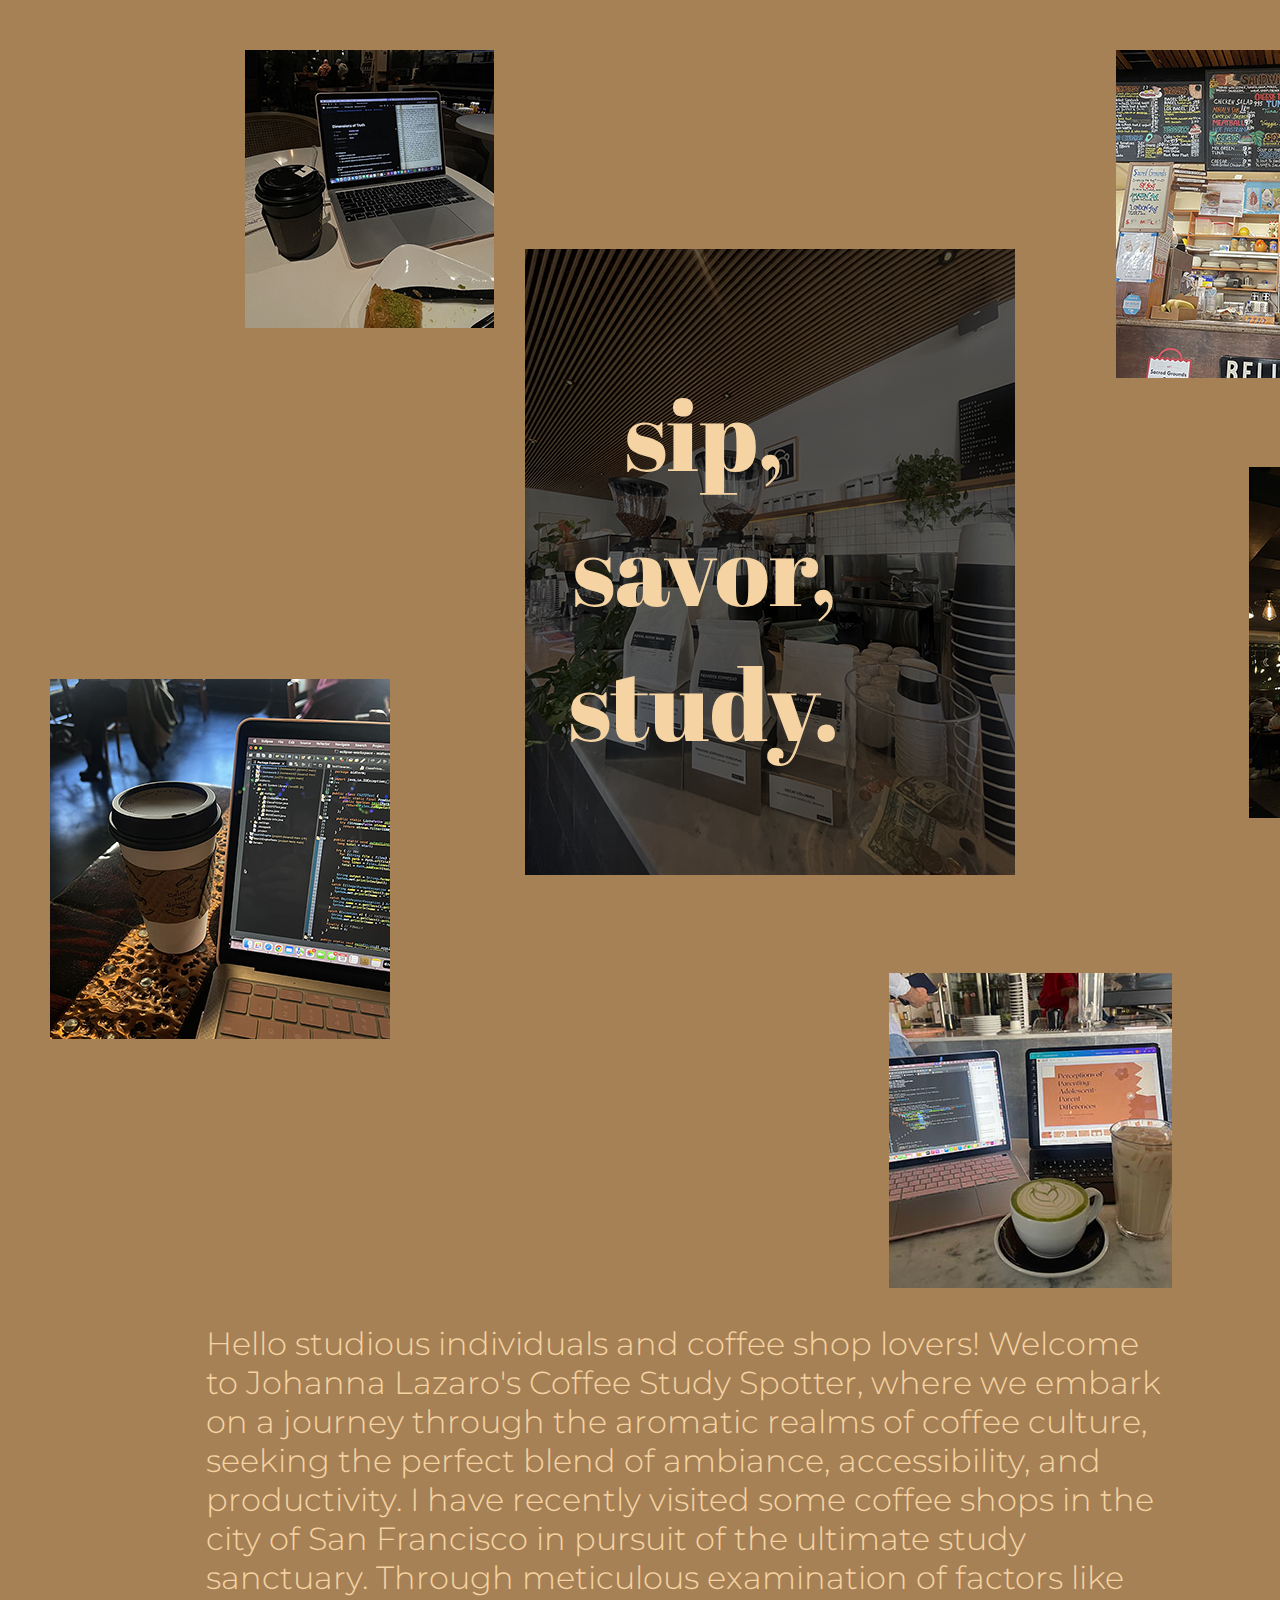
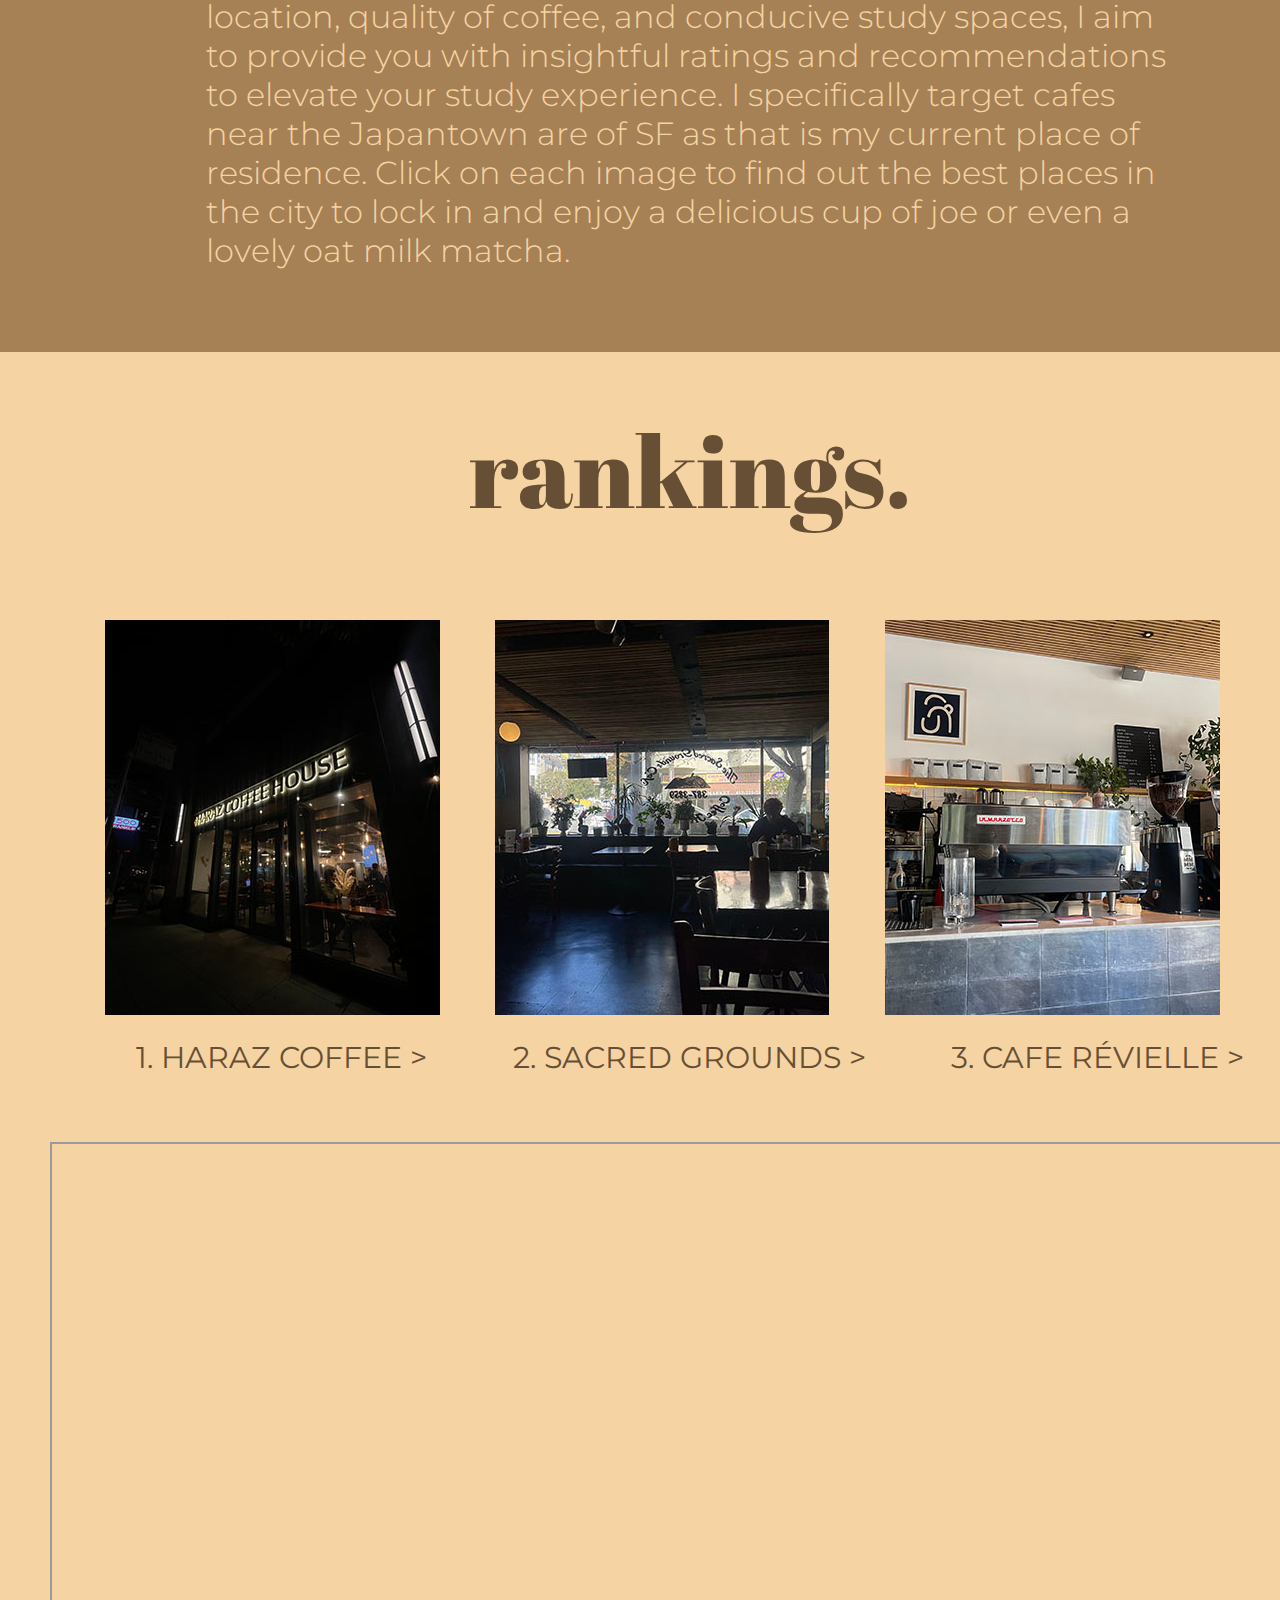
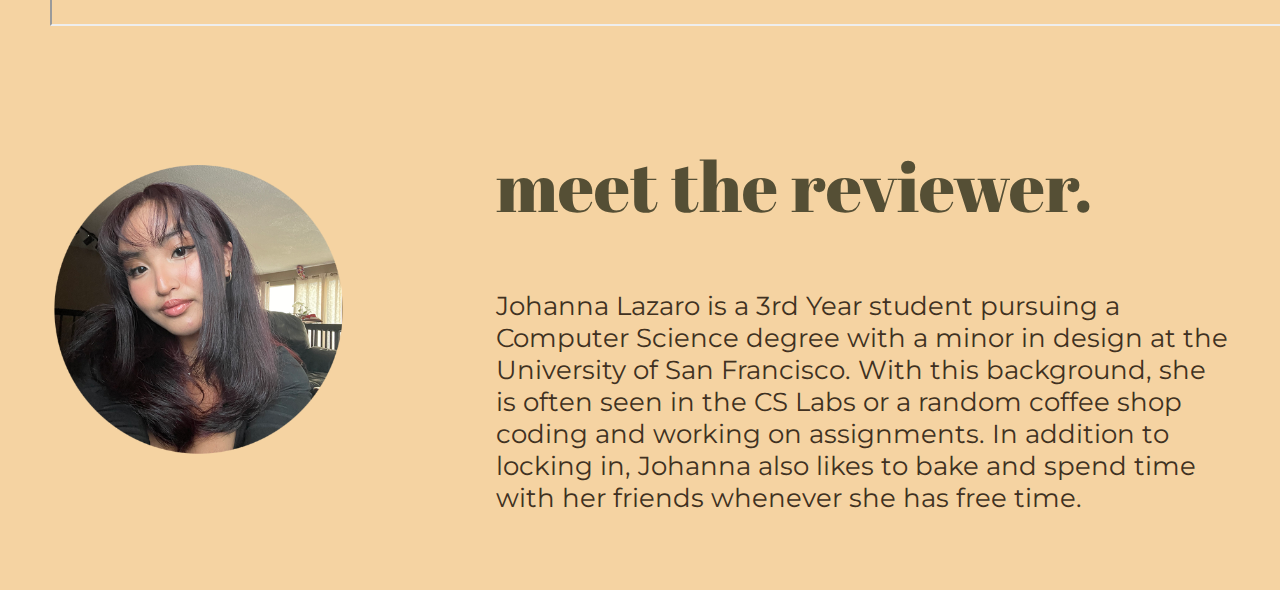
==== commit ffa807fb: "action" ====
--- a/index.html
+++ b/index.html
@@ -17,7 +17,7 @@
         <img src="img/cover2.png" alt="collection of pictures at the cafes">
         <img src="blog_3/img/computers2.jpg" alt="study area at cafe révielle" id="computers">
         <h1>sip, <br/> savor, <br/> study.</h1>
-        <p>Hello studious individuals and coffee shop lovers! Welcome to Johanna Lazaro's Coffee Study Spotter, where we embark on a journey through the aromatic realms of coffee culture, seeking the perfect blend of ambiance, accessibility, and productivity. I have recently visited some coffee shops in the city of San Francisco in pursuit of the ultimate study sanctuary. Through meticulous examination of factors like location, quality of coffee, and conducive study spaces, I aim to provide you with insightful ratings and recommendations to elevate your study experience. I specifically target cafes near the Japantown are of SF as that is my current place of residence. Read my blog to find out the best places in the city to lock in and enjoy a delicious cup of joe or even a lovely oat milk matcha.</p>
+        <p>Hello studious individuals and coffee shop lovers! Welcome to Johanna Lazaro's Coffee Study Spotter, where we embark on a journey through the aromatic realms of coffee culture, seeking the perfect blend of ambiance, accessibility, and productivity. I have recently visited some coffee shops in the city of San Francisco in pursuit of the ultimate study sanctuary. Through meticulous examination of factors like location, quality of coffee, and conducive study spaces, I aim to provide you with insightful ratings and recommendations to elevate your study experience. I specifically target cafes near the Japantown are of SF as that is my current place of residence. Click on each image to find out the best places in the city to lock in and enjoy a delicious cup of joe or even a lovely oat milk matcha.</p>
     </div>
 
     <div class="rankings">
--- a/css/index.css
+++ b/css/index.css
@@ -61,8 +61,9 @@
 }
 
 #links {
-    display: inline;
+    display: flex;
     flex-direction: row;
+    justify-content: space-evenly;
     align-items: center;
     flex-wrap: wrap;
 }
